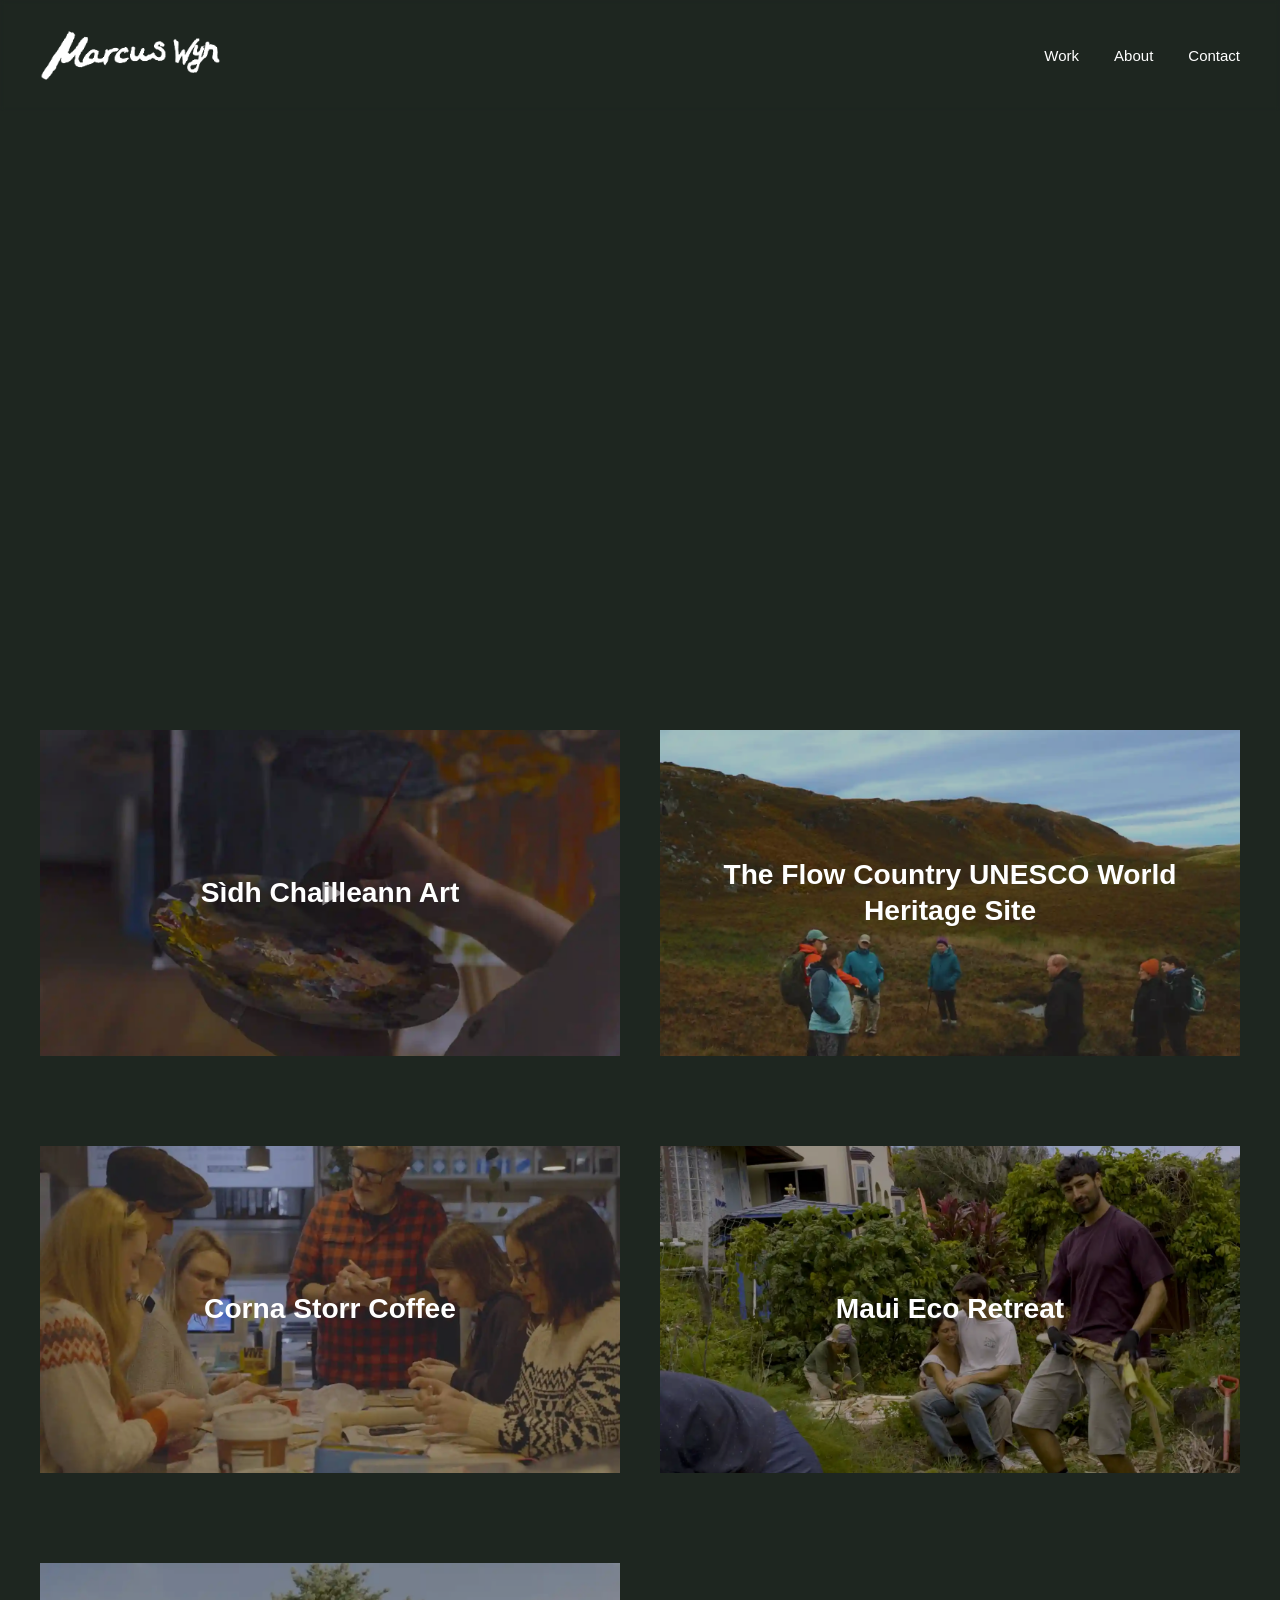
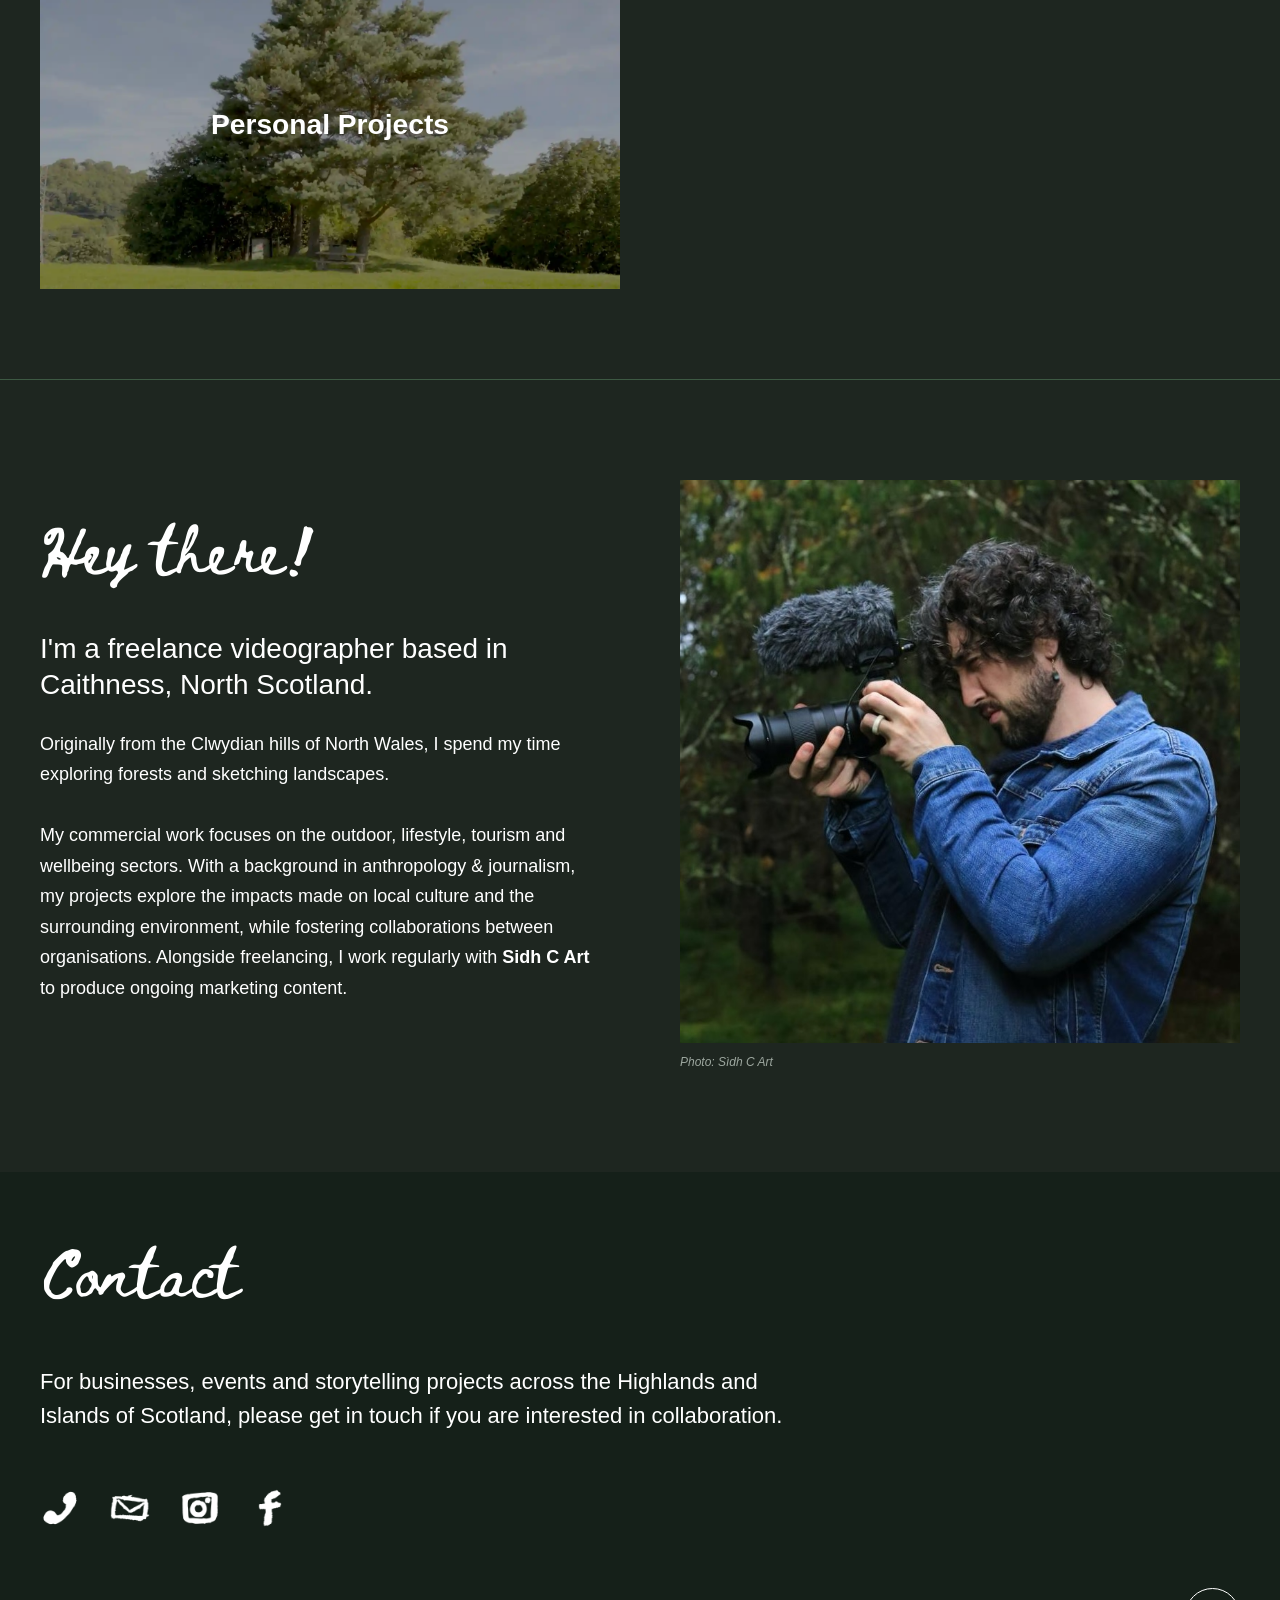
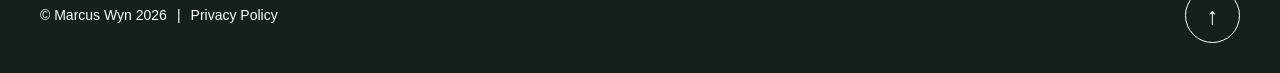
==== index.html @ 22c74d88 "pages" ====
<!DOCTYPE html><html lang="en"><head>

    <meta charset="UTF-8">

    <meta name="viewport" content="width=device-width, initial-scale=1.0">

    <link href="images/favicon.ico" rel="icon">
    <link href="/images/apple-touch-icon.png" rel="apple-touch-icon">
    <link href="/images/icon-192.png" rel="icon" sizes="192x192" type="image/png">
    <link href="/images/icon-512.png" rel="icon" sizes="512x512" type="image/png">

    <title>Marcus Wyn | Videographer in Highlands, North Scotland</title>

    <meta name="description" content="Videographer and documentary filmmaker Marcus Wyn, based in the Highlands, creating films for events, businesses and real stories across Scotland.">

    <link href="https://marcuswyn.com/" rel="canonical">

    <link href="https://fonts.googleapis.com" rel="preconnect">
    <link rel="preconnect" href="https://fonts.gstatic.com" crossorigin="">

    <link href="https://fonts.googleapis.com/css2?family=Beth+Ellen&amp;display=swap" rel="stylesheet">

    <link href="styles.css" rel="stylesheet">

</head>


<body id="top">


<!-- ==================================================
     HEADER
================================================== -->

<header class="scrolled">

    <div class="header-container">

        <a href="https://marcuswyn.com/" class="logo-link">
            <img id="header-logo" src="images/marcus-wyn-logo.png" alt="Marcus Wyn">
        </a>


        <button class="menu-toggle" aria-label="Open menu" aria-expanded="false">
            ☰
        </button>


        <nav id="mobileNav">

            <a href="#work">Work</a>

            <a href="#about">About</a>

            <a href="#contact">Contact</a>

        </nav>

    </div>

</header>



<!-- ==================================================
     SHOWREEL HERO
================================================== -->

<section class="showreel">

    <video autoplay="" muted="" loop="" playsinline="" poster="images/hero-video.mp4">

        <source src="images/hero-video.mp4" type="video/mp4">

  
    </video>

</section>



<!-- ==================================================
     WORK
================================================== -->

<main>

<section class="work-section" id="work">


    <div class="work-intro-video">

    <a href="https://www.youtube.com/watch?v=qJzzgy3C3yI&amp;t=1s" target="_blank" rel="noopener">

       


    </a>

</div>



   <div class="work-grid">
<article class="work-item">
<a href="pages/sidhc.html">
        <div class="work-image">
            <img src="images/sidc1.webp" alt="Sìdh Chailleann Art" loading="lazy">

            <div class="work-image-overlay">
                <h3>Sìdh Chailleann Art</h3>
            </div>
        </div>

    </a>
</article>


        <!-- PROJECT 2 -->

        <article class="work-item">

            <a href="pages/unesco.html" target="_blank" rel="noopener">

                <div class="work-image">

                    <img src="images/unesco.webp" alt="The Flow Country UNESCO World Heritage Site" loading="lazy">
					
					    <div class="work-image-overlay">
                <h3>The Flow Country UNESCO World Heritage Site
</h3>
            </div>

                </div>

            </a>

        </article>
	   
	   
	   
	   
	   
	   
	   <!-- PROJECT 3 -->

        <article class="work-item">

      <a href="pages/corna-storr.html" target="_blank" rel="noopener">

                <div class="work-image">

                    <img src="images/coffee.webp" alt="Corna Storr Coffee" loading="lazy">
					
					    <div class="work-image-overlay">
                <h3>Corna Storr Coffee</h3>
            </div>

                </div>

            </a>

        </article>
	   
	   
	   
	   
	   
	   
	   <!-- PROJECT 4 -->

        <article class="work-item">

            <a href="https://www.instagram.com/p/DHzDrQ4zUgY/?img_index=1" target="_blank" rel="noopener">

                <div class="work-image">

                    <img src="images/maui.webp" alt="Maui Eco Retreat" loading="lazy">
					
					    <div class="work-image-overlay">
                <h3>Maui Eco Retreat</h3>
            </div>

                </div>

            </a>

        </article>
	   
	   
	   
	      
	   <!-- PROJECT 5 -->

        <article class="work-item">

            <a href="https://www.instagram.com/p/C_8jRMRouGt/?img_index=1" target="_blank" rel="noopener">

                <div class="work-image">

                    <img src="images/tremmy.webp" alt="Personal Projects" loading="lazy">
					
					    <div class="work-image-overlay">
                <h3>Personal Projects</h3>
            </div>

                </div>

            </a>

        </article>
	</div>

</section>



<!-- DIVIDER -->
		
<div class="divider"></div>
	
	
	
	
<!-- ==================================================
     ABOUT
================================================== -->

<section class="about-section" id="about">

    <div class="about-container">

        <div class="about-text">

			<h2>Hey there!</h2>
  <h3>I'm a freelance videographer based in Caithness, North Scotland.</h3>
            <p>
               Originally from the Clwydian hills of North Wales, I spend my time exploring forests and sketching landscapes.</p>
			

<p>My commercial work focuses on the outdoor, lifestyle, tourism and wellbeing sectors. With a background in anthropology & journalism, my projects explore the impacts made on local culture and the surrounding environment, while fostering collaborations between organisations. Alongside freelancing, I work regularly with  <a href="https://www.sidhchailleannart.com/" target="_blank" rel="noopener"><b>Sidh C Art</b></a> to produce ongoing marketing content.</p>

			

        </div>

        <div class="about-image">

            <img src="images/hero-image.jpeg" alt="Marcus Wyn with camera">

            <a href="https://www.sidhchailleannart.com/" target="_blank" rel="noopener">
                <p><i>Photo: Sìdh C Art</i></p>
            </a>

        </div>

    </div>

</section>

<!-- ==================================================
     CONTACT
================================================== -->

<section class="content-section contact-section" id="contact">

    <div class="content-container">

        <h2>
            Contact
        </h2>


        <p class="contact-intro">
          For businesses, events and storytelling projects across the Highlands and Islands of Scotland, please get in touch if you are interested in collaboration.
      </p>


        <div class="contact-icons">


            <a href="tel:07743750453" aria-label="Call Marcus">

                <img src="images/tel.png" alt="Phone">

            </a>


            <a href="mailto:hello@marcuswyn.com" aria-label="Email Marcus">

                <img src="images/mail.png" alt="Email">

            </a>


            <a href="https://www.instagram.com/MARCUSWYN/" target="_blank" rel="noopener" aria-label="Marcus Wyn on Instagram">

                <img src="images/insta.png" alt="Instagram">

            </a>

   <a href="http://facebook.com/hellomarcuswyn"
                target="_blank"
                rel="noopener"
                aria-label="Marcus Wyn on Facebook"
            >

                <img
                    src="images/fb.png"
                    alt="Facebook"
                >

              

            </a>
        </div>

    </div>

</section>

</main>



<!-- ==================================================
     FOOTER
================================================== -->

<footer>

    <div class="footer-container">

        <p>
            © Marcus Wyn 2026
            <span>|</span>
            <a href="pages/privacy.html">
                Privacy Policy
            </a>
        </p>


        <a href="#top" class="back-to-top" aria-label="Back to top">
            ↑
        </a>

    </div>

</footer>



<!-- ==================================================
     MOBILE NAVIGATION
================================================== -->

<script>

const menuBtn = document.querySelector('.menu-toggle');

const nav = document.querySelector('#mobileNav');


menuBtn.addEventListener('click', function () {

    nav.classList.toggle('active');

    const isOpen = nav.classList.contains('active');

    menuBtn.setAttribute(
        'aria-expanded',
        isOpen
    );

});


nav.querySelectorAll('a').forEach(function(link) {

    link.addEventListener('click', function() {

        nav.classList.remove('active');

        menuBtn.setAttribute(
            'aria-expanded',
            'false'
        );

    });

});

</script>


	
	
	

<script>
const header = document.querySelector('header');
const workSection = document.querySelector('#work');

function updateHeader() {
    const triggerPoint = workSection.offsetTop;

    if (window.scrollY >= triggerPoint && window.scrollY > 0) {
        header.classList.add('scrolled');
    } else {
        header.classList.remove('scrolled');
    }
}

window.addEventListener('scroll', updateHeader);
</script>




<script>
function scrollToSection() {
    const hash = window.location.hash;
    if (hash !== '#about' && hash !== '#work') return;

    const section = document.querySelector(hash);
    if (!section) return;

    window.scrollTo({
        top: section.getBoundingClientRect().top + window.scrollY - 100,
        behavior: 'instant'
    });
}

window.addEventListener('load', function () {
    scrollToSection();
    setTimeout(scrollToSection, 300);
    setTimeout(scrollToSection, 1000);
});
</script>




</body></html>
---- styles.css ----
/* ==================================================
   RESET
================================================== */

* {
    margin: 0;
    padding: 0;
    box-sizing: border-box;
}


html {
    scroll-behavior: smooth;
}


body {
    font-family: Arial, sans-serif;
    font-size: 16px;
    font-weight: 300;
    line-height: 1.6;

    background: #1e2620;
    color: #ffffff;
}


img {
    max-width: 100%;
    display: block;
}


a {
    color: inherit;
    text-decoration: none;
}


a:hover {
    color: #5FAD56;
}


::selection {
    background: #5FAD56;
    color: #ffffff;
}


/* ==================================================
   HEADER
================================================== */




header {
    position: fixed;
    top: 0;
    left: 0;
    width: 100%;
    z-index: 1000;
    background: transparent;
    backdrop-filter: blur(2px);
    -webkit-backdrop-filter: blur(2px);
    padding: 25px 0;
    transition: background 0.3s ease;
}

header.scrolled {
    background: transparent;
    backdrop-filter: blur(2px);
    -webkit-backdrop-filter: blur(2px);
}








.header-container {
    width: min(1400px, calc(100% - 80px));

    margin: 0 auto;

    display: flex;

    align-items: center;

    justify-content: space-between;
}


.logo-link {
    display: block;
}


#header-logo {
    width: 180px;
    height: auto;
}


nav {
    display: flex;

    align-items: center;

    gap: 35px;
}


nav a {
    color: #ffffff;

    font-size: 15px;

    transition: color 0.3s ease;
}


nav a:hover {
    color: #5FAD56;
}


.menu-toggle {
    display: none;

    background: none;

    border: none;

    color: #ffffff;

    font-size: 28px;

    cursor: pointer;
}


/* ==================================================
   SHOWREEL
================================================== */

..showreel {
    position: relative;
    width: 100%;
    height: 100vh;
    overflow: hidden;
    background: #111;
}

.showreel video {
    width: 100%;
    height: 100%;
    display: block;
    object-fit: cover;
}


/*
   Subtle overlay to make the text readable
*/

.showreel::after {
    content: "";

    position: absolute;

    inset: 0;

    
    pointer-events: none;
}


.showreel-overlay {
    position: absolute;

    inset: 0;

    z-index: 2;

    padding: 60px;

    display: flex;

    flex-direction: column;

    justify-content: flex-end;
}


.showreel-title {
    margin-bottom: 70px;
}


.showreel-title h1 {
    font-family: "Beth Ellen", cursive;

    font-size: clamp(50px, 7vw, 105px);

    font-weight: 400;

    line-height: 1.1;

    color: #ffffff;
}


.showreel-title p {
    margin-top: 20px;

    font-size: 21px;

    line-height: 1.4;

    color: #ffffff;
}


.scroll-indicator {
    position: absolute;

    right: 60px;

    bottom: 35px;

    display: flex;

    align-items: center;

    gap: 12px;

    font-size: 12px;

    text-transform: uppercase;

    letter-spacing: 1.5px;

    color: #ffffff;
}


.scroll-arrow {
    font-size: 20px;
}


/* ==================================================
   WORK
================================================== */

.work-section {
   padding: 90px 0 90px;
}


.work-intro {
    width: min(850px, calc(100% - 80px));

    margin: 0 auto 130px;
}


.eyebrow {
    margin-bottom: 25px;

    font-size: 12px;

    text-transform: uppercase;

    letter-spacing: 2px;

    color: #9da79f;
}


.work-intro h2 {
    font-size: clamp(34px, 4vw, 58px);

    font-weight: 300;

    line-height: 1.15;

    color: #ffffff;
}


/* ==================================================
   WORK GRID
================================================== */

.work-grid {
    width: min(1400px, calc(100% - 80px));
    margin: 0 auto;
    display: grid;
    grid-template-columns: repeat(2, minmax(0, 1fr));
    gap: 90px 40px;
}


.work-item {
    width: 100%;
}


/*
   Alternating sizes make the portfolio feel
   more editorial rather than like a card grid.
*/

.work-grid {
    width: min(1400px, calc(100% - 80px));
    margin: 0 auto;

    display: grid;
    grid-template-columns: repeat(2, 1fr);
    gap: 90px 40px;
}

.work-item {
    width: 100%;
}


/* ==================================================
   WORK IMAGES
================================================== */


.work-image {
    position: relative;
    width: 100%;
    aspect-ratio: 16 / 9;
    overflow: hidden;
    background: #151b17;
}

.work-image img {
    position: absolute;
    inset: 0;
    width: 100%;
    height: 100%;
    object-fit: cover;
    display: block;
    transition: transform 0.7s ease, opacity 0.4s ease;
}

.work-image-overlay {
    position: absolute;
    inset: 0;
    display: flex;
    align-items: center;
    justify-content: center;
    padding: 20px;
    background: rgba(0, 0, 0, 0.25);
    text-align: center;
    pointer-events: none;
}

.work-image-overlay h3 {
    color: #fff;
    font-size: clamp(20px, 2.2vw, 34px);
    font-weight: 700;
    line-height: 1.3;
}

.work-item a:hover .work-image img {
    transform: scale(1.025);
    opacity: 0.9;
}

.work-item a:hover .work-image-overlay {
    background: rgba(0, 0, 0, 0.4);
}



#work {
    scroll-margin-top: 100px;
}


/* ==================================================
   WORK DETAILS
================================================== */

.work-details {
    padding-top: 20px;
}


.work-details h3 {
    font-size: 23px;

    font-weight: 400;

    line-height: 1.3;

    color: #ffffff;
}


.work-details p {
    margin-top: 7px;

    font-size: 12px;

    text-transform: uppercase;

    letter-spacing: 1.2px;

    color: #9da79f;
}


/* ==================================================
   DIVIDER
================================================== */

.divider {
    width: 100%;

    height: 1px;

    background: #3d5943;
}


/* ==================================================
   ABOUT / CONTENT SECTIONS
================================================== */

.content-section {
    padding: 140px 0;
}


.content-container {
    width: min(1400px, calc(100% - 80px));
    margin: 0 auto;
}


.content-container > h2 {
    font-family: "Beth Ellen", cursive;

    font-size: 48px;

    font-weight: 400;

    line-height: 1.2;

    margin-bottom: 65px;
}


/* ==================================================
   ABOUT TEXT
================================================== */

.about-text {
    column-count: 1;

    column-gap: 90px;

    font-size: 16px;

    line-height: 1.75;
}


.about-text p {
    margin-bottom: 30px;
}



/* ==================================================
   ABOUT
================================================== */

.about-section {
    padding: 100px 0;
}

.about-container {
    width: min(1400px, calc(100% - 80px));
    margin: 0 auto;

    display: grid;
    grid-template-columns: 1fr 1fr;
    gap: 80px;

    align-items: center;
}

.about-text h2 {
    font-family: "Beth Ellen", cursive;
    font-size: 48px;
    font-weight: 400;
    line-height: 1.2;
    margin-bottom: 55px;
}

.about-text h3 {
    font-size: 28px;
    font-weight: 400;
    line-height: 1.3;
    margin-bottom: 25px;
}

.about-text p {
    max-width: 650px;
    font-size: 18px;
    line-height: 1.7;
}

.about-image img {
    width: 100%;
    display: block;
}

.about-image p {
    margin-top: 10px;
    font-size: 12px;
    color: #9da79f;
}

#about {
    scroll-margin-top: 0px;
}

/* ==================================================
   CONTACT
================================================== */

.contact-section {
	padding-top: 70px;
    padding-bottom: 20px;
	   background: #152019;
	
	
}


.contact-intro {
    max-width: 750px;

    font-size: 22px;

    line-height: 1.55;

    margin-bottom: 55px;
}


.contact-icons {
    display: flex;

    align-items: center;

    gap: 30px;
}


.contact-icons a {
    display: block;
}


.contact-icons img {
    width: 40px;

    height: auto;

    transition:
        transform 0.2s ease,
        opacity 0.2s ease;
}


.contact-icons a:hover img {
    transform: translateY(-3px);

    opacity: 0.7;
}


/* ==================================================
   FOOTER
================================================== */

footer {
   background: #152019;
    padding: 40px 0 30px;
}


.footer-container {
    width: min(1400px, calc(100% - 80px));

    margin: 0 auto;

    display: flex;

    align-items: center;

    justify-content: space-between;
}


.footer-container p {
    display: flex;

    align-items: center;

    gap: 10px;

    flex-wrap: wrap;

    font-size: 14px;
}


.footer-container a {
    color: #ffffff;
}


.footer-container a:hover {
    color: #5FAD56;
}


/* ==================================================
   BACK TO TOP
================================================== */

.back-to-top {
    width: 55px;
    height: 55px;
    display: flex;
    align-items: center;
    justify-content: center;

    border: 1px solid #ffffff;
    border-radius: 50%;

    background: transparent;
    color: #ffffff;

    font-size: 24px;
    line-height: 1;

    transition: transform 0.3s ease, background 0.3s ease;
}

.back-to-top:hover {
    transform: translateY(-4px);
    background: #ffffff;
    color: #152019;
}


/* ==================================================
   TABLET
================================================== */

@media (max-width: 900px) {


    .header-container,
    .work-grid,
    .content-container,
    .footer-container {
        width: calc(100% - 50px);
    }


    .work-grid {
    grid-template-columns: repeat(2, minmax(0, 1fr));
    column-gap: 25px;
    row-gap: 80px;
}


    .work-item:nth-child(1),
    .work-item:nth-child(4),
    .work-item:nth-child(7) {
        grid-column: span 1;
    }



}


/* ==================================================
   MOBILE
================================================== */

@media (max-width: 768px) {
	
	
	


    /* HEADER */

    header {
        padding: 20px 0;
    }

	

	

    .header-container {
        width: calc(100% - 40px);
    }


    #header-logo {
        width: 150px;
    }


    .menu-toggle {
        display: block;
    }


    nav {
        display: none;
    }

	


    nav.active {
        position: absolute;

        top: 100%;

        right: 20px;

        width: 200px;

        display: flex;

        flex-direction: column;

        align-items: flex-start;

        gap: 18px;

        padding: 22px;

  background: #152019;

        border-radius: 0 0 10px 10px;
    }


    /* SHOWREEL */

    .showreel {
        height: calc(100svh - 75px);

        min-height: 550px;
    }


    .showreel-overlay {
        padding: 30px 20px;
    }


    .showreel-title {
        margin-bottom: 60px;
    }


    .showreel-title h1 {
        font-size: 48px;

        line-height: 1.15;
    }


    .showreel-title p {
        font-size: 17px;

        max-width: 300px;
    }


    .scroll-indicator {
        right: 20px;

        bottom: 25px;
    }


    /* WORK */

    .work-section {
        padding: 100px 0 140px;
    }


    .work-intro {
        width: calc(100% - 40px);

        margin-bottom: 70px;
    }


    .work-intro h2 {
        font-size: 32px;
    }


    .work-grid {
        width: calc(100% - 40px);

        grid-template-columns: 1fr;

        row-gap: 75px;
    }


    .work-details {
        padding-top: 15px;
    }


    .work-details h3 {
        font-size: 20px;
    }


    .work-details p {
        font-size: 11px;
    }
	


    /* CONTENT */

    .content-section {
        padding: 90px 0;
    }


    .content-container {
        width: calc(100% - 40px);
    }


    .content-container > h2 {
        font-size: 38px;

        margin-bottom: 40px;
    }


    /* ABOUT - MOBILE */

.about-section {
    padding: 90px 0;
}

.about-container {
    width: calc(100% - 40px);
    display: flex;
    flex-direction: column;
    gap: 50px;
}

.about-text {
    width: 100%;
    column-count: 1;
    column-gap: 0;
    font-size: 17px;
    line-height: 1.7;
}

.about-text h2 {
    font-size: 38px;
    margin-bottom: 45px;
}

.about-text h3 {
    font-size: 25px;
    line-height: 1.3;
    margin-bottom: 25px;
}

.about-text p {
    max-width: none;
    font-size: 17px;
    line-height: 1.7;
    margin-bottom: 30px;
}

.about-image {
    width: 100%;
}

.about-image img {
    width: 100%;
    height: auto;
}
 position: absolute;
.about-image p {
    margin-top: 10px;
    font-size: 12px;
}

    /* CONTACT */

    .contact-section {
        padding-bottom: 10px;
		
    }


    .contact-intro {
        font-size: 19px;
    }


    .contact-icons {
        gap: 25px;
    }


    .contact-icons img {
        width: 35px;

    }


    /* FOOTER */

    .footer-container {
        width: calc(100% - 40px);

        align-items: flex-start;

        gap: 25px;
    }


    .footer-container p {
        font-size: 13px;
    }


    .back-to-top {
        flex-shrink: 0;

        width: 48px;

        height: 48px;

        font-size: 20px;
    }

}


/* ==================================================
   SMALL MOBILE
================================================== */

@media (max-width: 480px) {


    .showreel-title h1 {
        font-size: 42px;
    }


    .showreel-title p {
        font-size: 16px;
    }


    .work-intro h2 {
        font-size: 29px;
    }


    .content-container > h2 {
        font-size: 34px;
    }

}




@media (max-width: 768px) {
    header:has(nav.active) {
        background: #152019;
    }
}
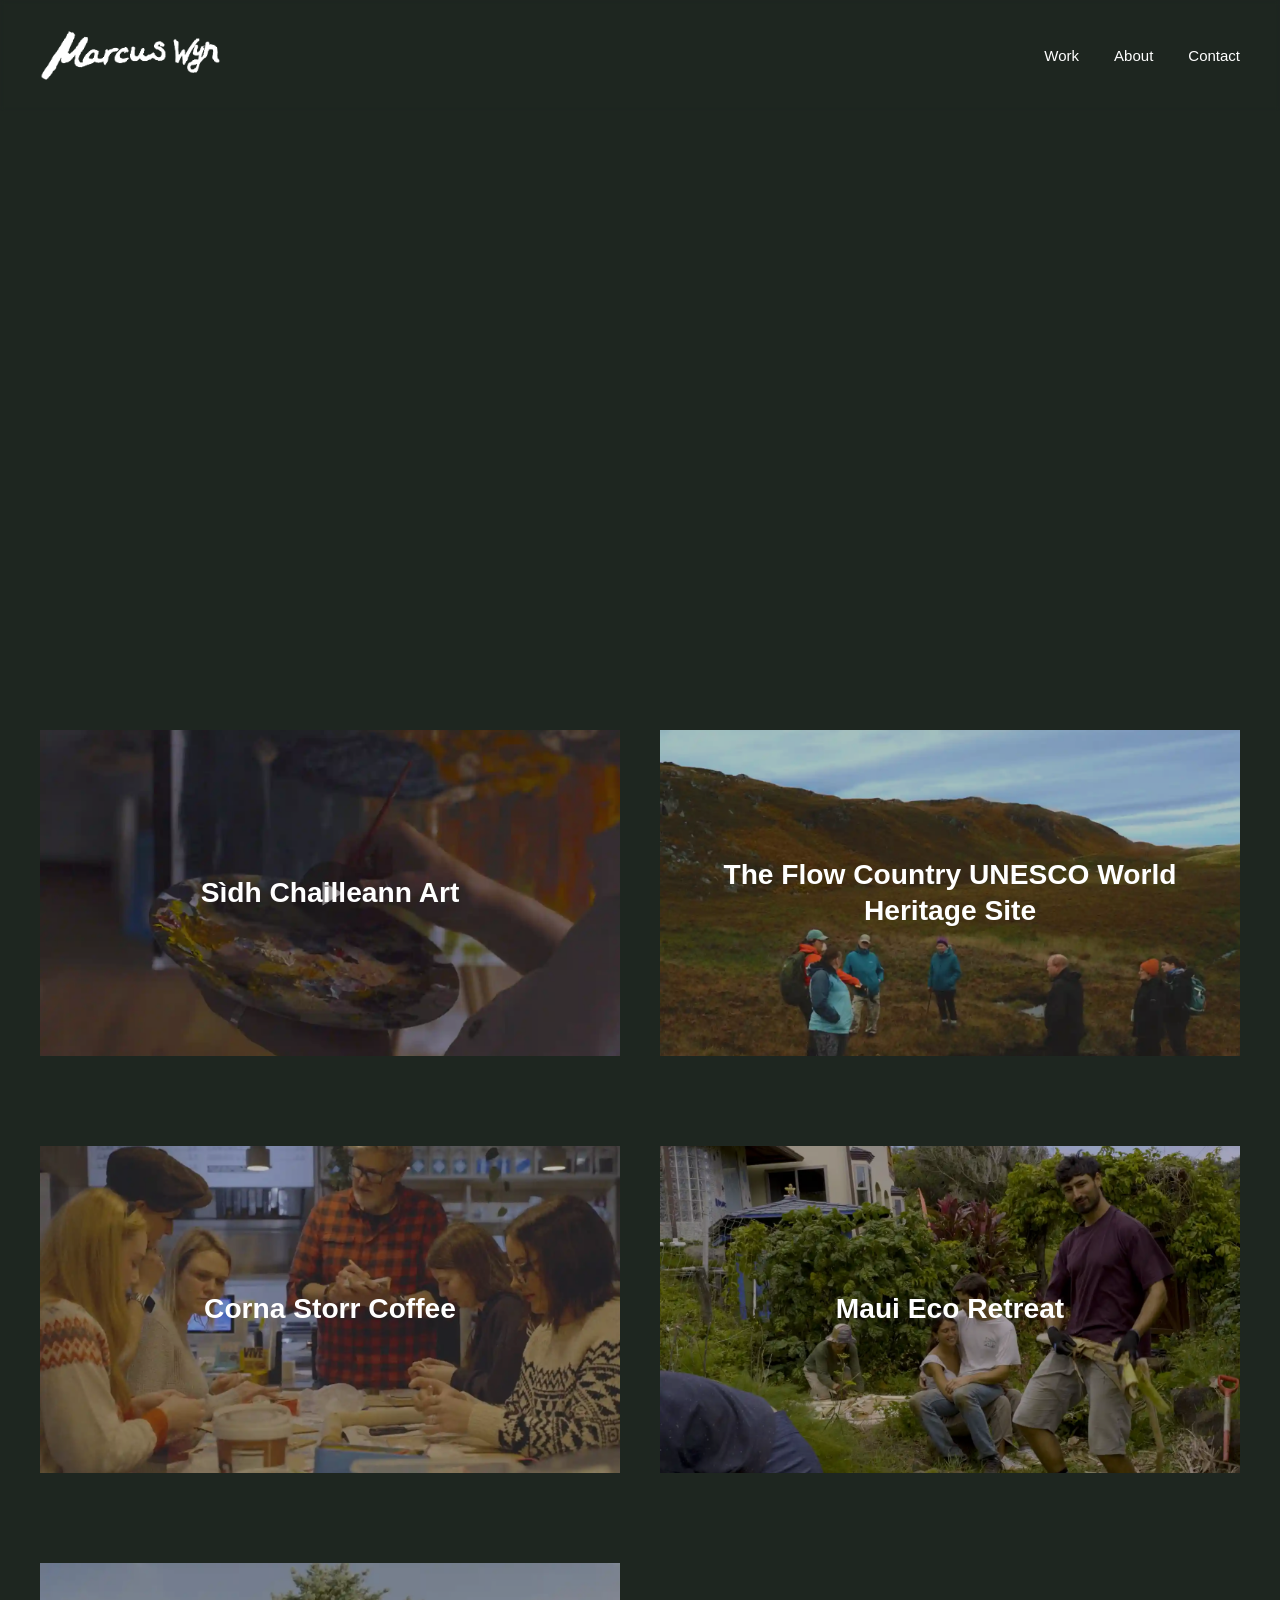
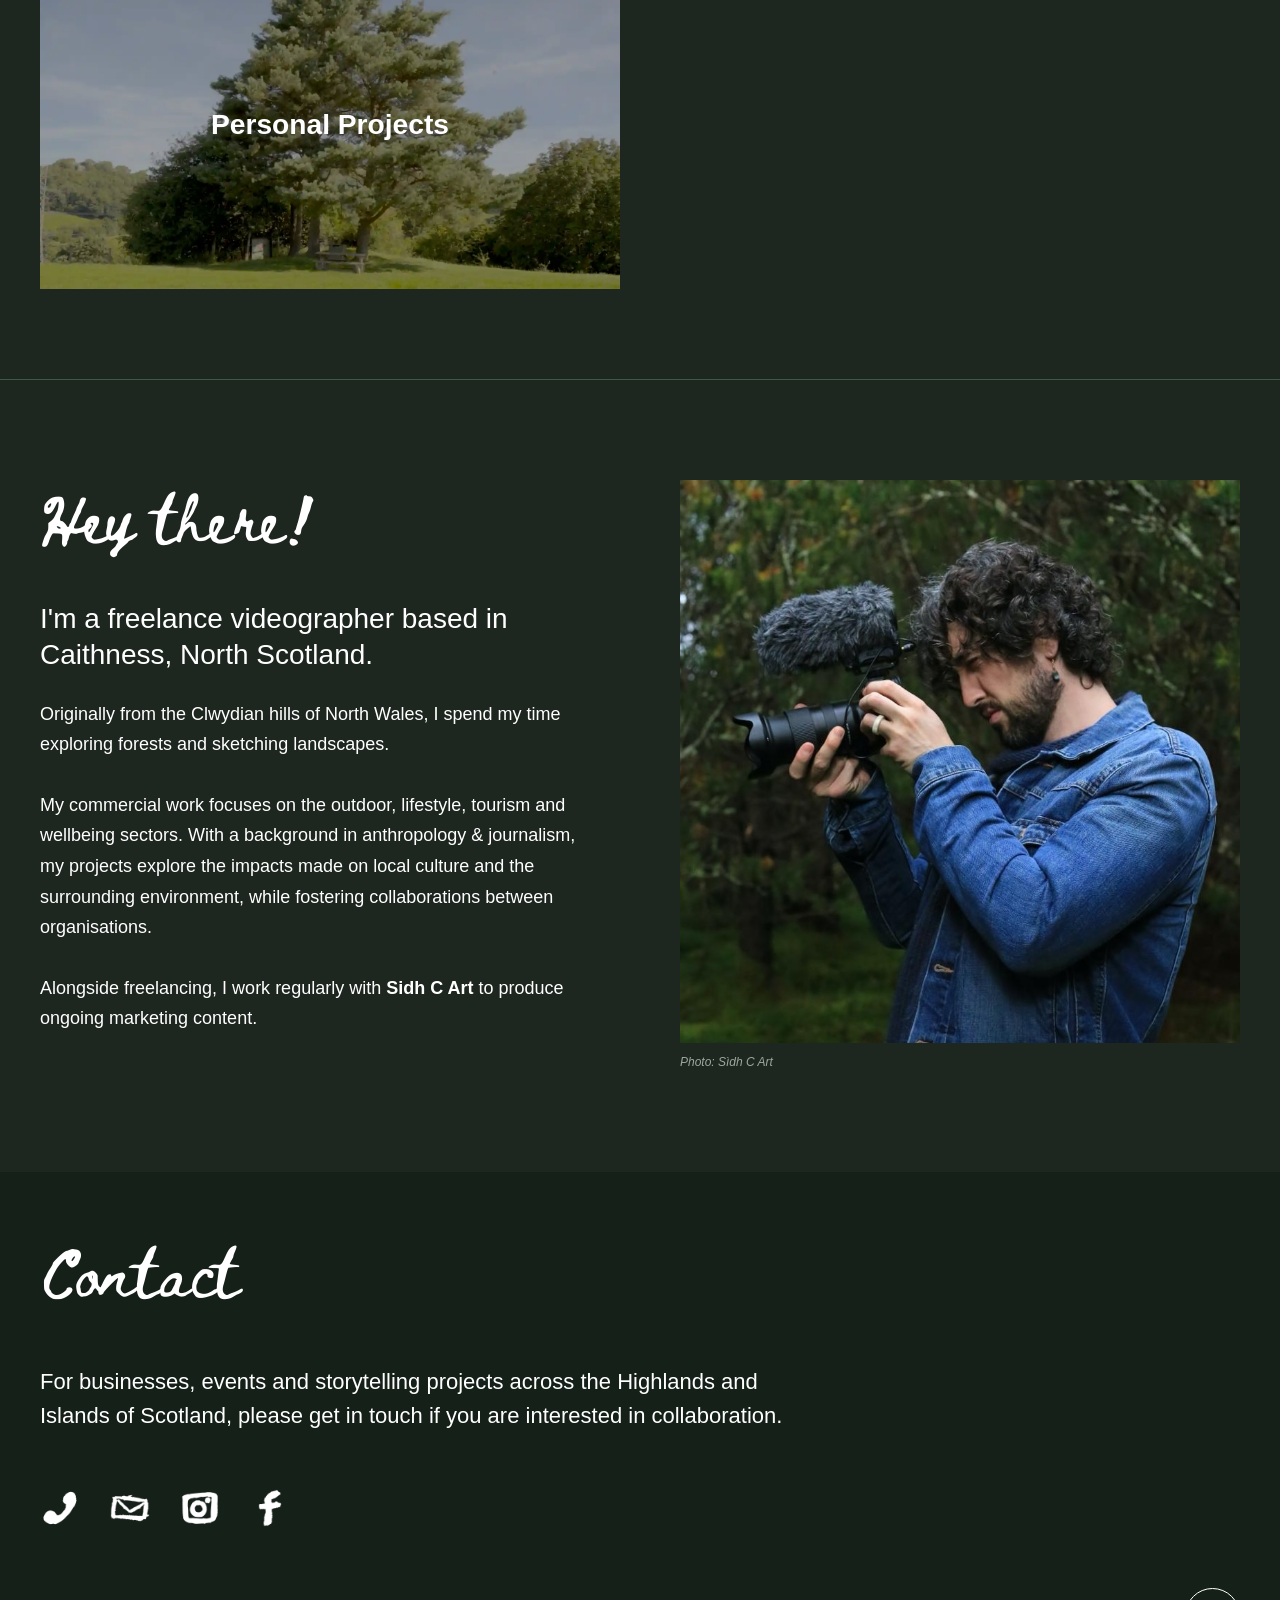
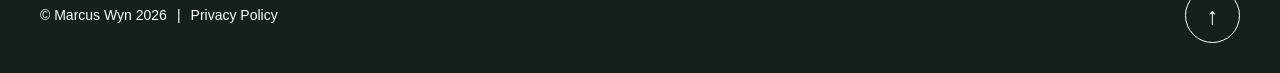
==== commit 5553f6f7: "Update index.html" ====
--- a/index.html
+++ b/index.html
@@ -9,9 +9,9 @@
     <link href="/images/icon-192.png" rel="icon" sizes="192x192" type="image/png">
     <link href="/images/icon-512.png" rel="icon" sizes="512x512" type="image/png">
 
-    <title>Marcus Wyn | Videographer in Highlands, North Scotland</title>
-
-    <meta name="description" content="Videographer and documentary filmmaker Marcus Wyn, based in the Highlands, creating films for events, businesses and real stories across Scotland.">
+    <title>Marcus Wyn | Videographer in Caithness, North Scotland</title>
+
+    <meta name="description" content="Videographer and documentary filmmaker Marcus Wyn, based in Caithness, North Scotland, creating films for events, businesses and real stories across the Highlands.">
 
     <link href="https://marcuswyn.com/" rel="canonical">
 
@@ -120,7 +120,7 @@
 
         <article class="work-item">
 
-            <a href="pages/unesco.html" target="_blank" rel="noopener">
+            <a href="pages/the-flow-country.html" target="_blank" rel="noopener">
 
                 <div class="work-image">
 
@@ -171,7 +171,7 @@
 
         <article class="work-item">
 
-            <a href="https://www.instagram.com/p/DHzDrQ4zUgY/?img_index=1" target="_blank" rel="noopener">
+            <a href="pages/maui-eco-retreat.html" target="_blank" rel="noopener">
 
                 <div class="work-image">
 
@@ -194,7 +194,7 @@
 
         <article class="work-item">
 
-            <a href="https://www.instagram.com/p/C_8jRMRouGt/?img_index=1" target="_blank" rel="noopener">
+            <a href="pages/personal-projects.html" target="_blank" rel="noopener">
 
                 <div class="work-image">
 
@@ -238,7 +238,8 @@
                Originally from the Clwydian hills of North Wales, I spend my time exploring forests and sketching landscapes.</p>
 			
 
-<p>My commercial work focuses on the outdoor, lifestyle, tourism and wellbeing sectors. With a background in anthropology & journalism, my projects explore the impacts made on local culture and the surrounding environment, while fostering collaborations between organisations. Alongside freelancing, I work regularly with  <a href="https://www.sidhchailleannart.com/" target="_blank" rel="noopener"><b>Sidh C Art</b></a> to produce ongoing marketing content.</p>
+<p>My commercial work focuses on the outdoor, lifestyle, tourism and wellbeing sectors. With a background in anthropology & journalism, my projects explore the impacts made on local culture and the surrounding environment, while fostering collaborations between organisations. </p>
+			<p>Alongside freelancing, I work regularly with  <a href="https://www.sidhchailleannart.com/" target="_blank" rel="noopener"><b>Sidh C Art</b></a> to produce ongoing marketing content.</p>
 
 			
 
--- a/styles.css
+++ b/styles.css
@@ -771,6 +771,9 @@
 
 
     /* SHOWREEL */
+	
+	
+	
 
     .showreel {
         height: calc(100svh - 75px);
@@ -1009,6 +1012,27 @@
 
 
 
+@media (max-width: 767px) {
+    .showreel {
+        height: 100vh;
+        height: 100dvh;
+        min-height: 0;
+        margin: 0;
+        padding: 0;
+        overflow: hidden;
+    }
+
+    .showreel video {
+        position: absolute;
+        inset: 0;
+        width: 100%;
+        height: 100%;
+        object-fit: cover;
+        object-position: center;
+        display: block;
+    }
+}
+
 
 @media (max-width: 768px) {
     header:has(nav.active) {
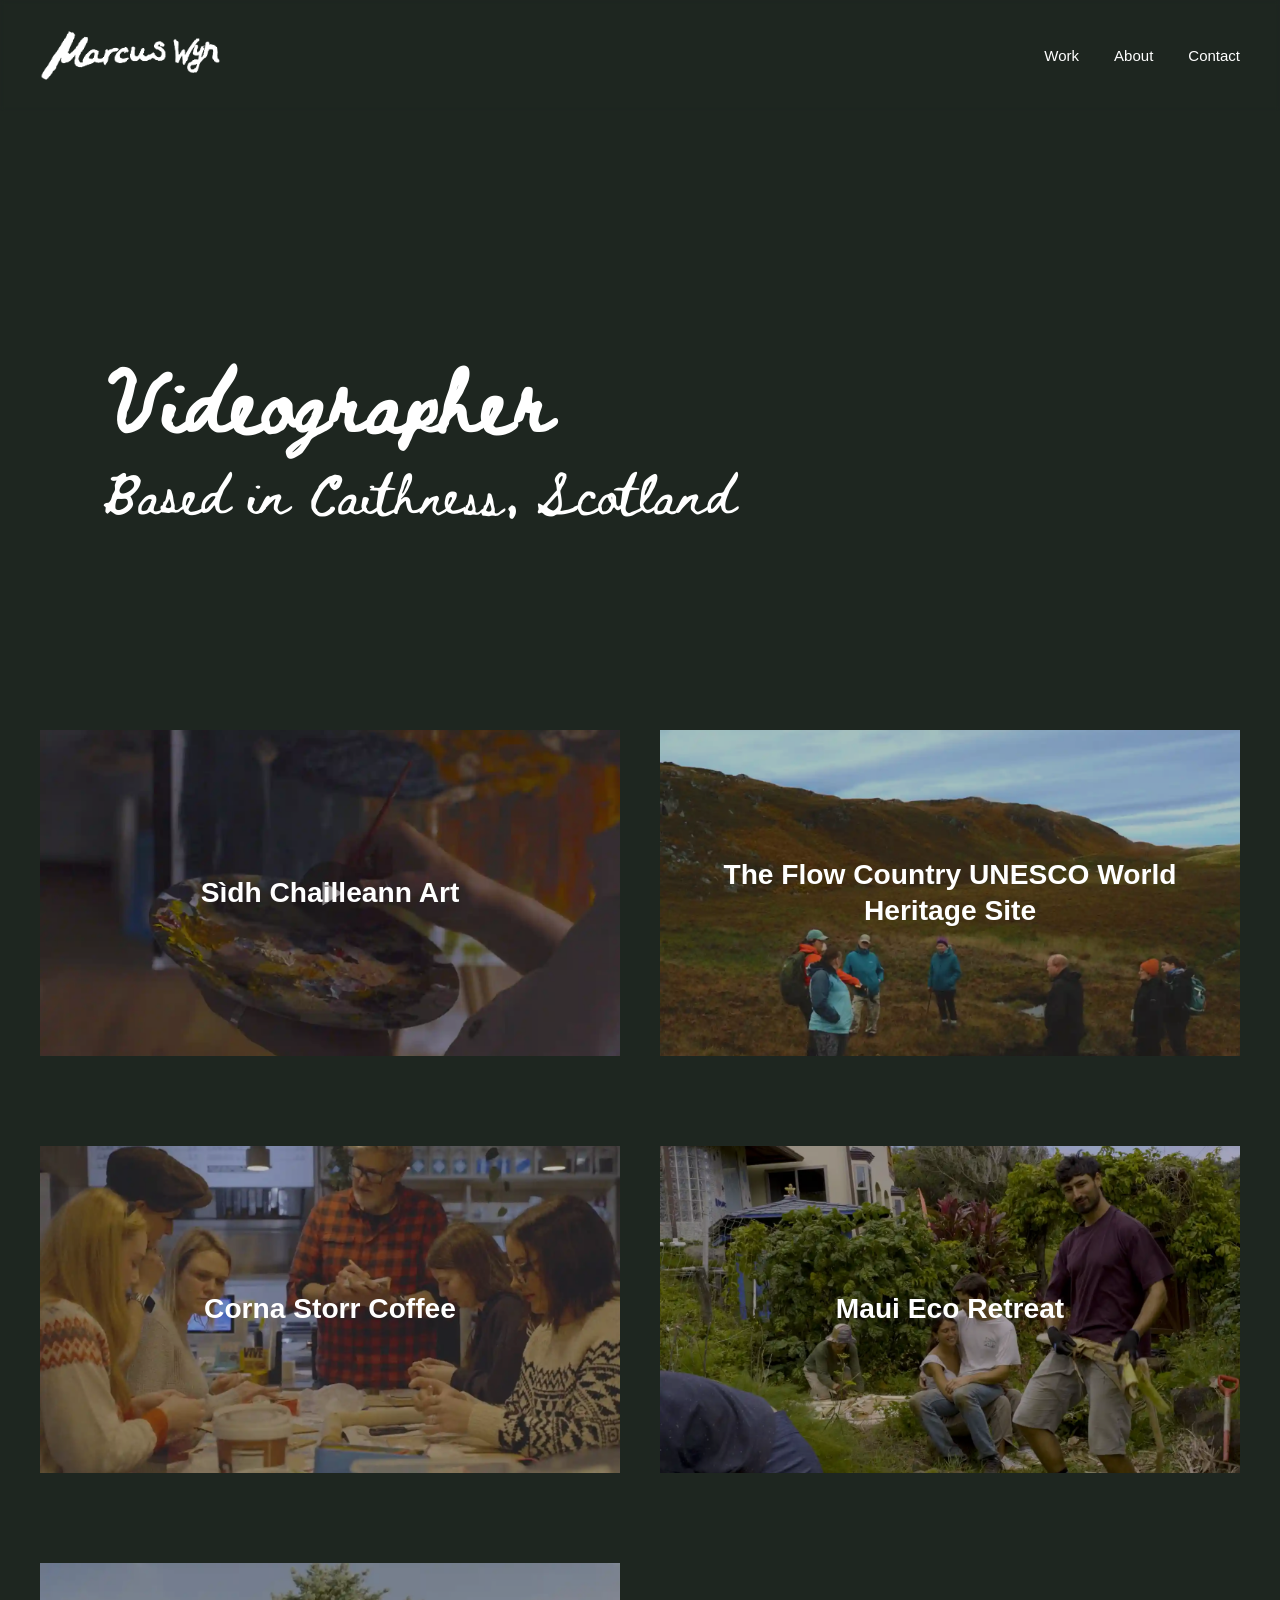
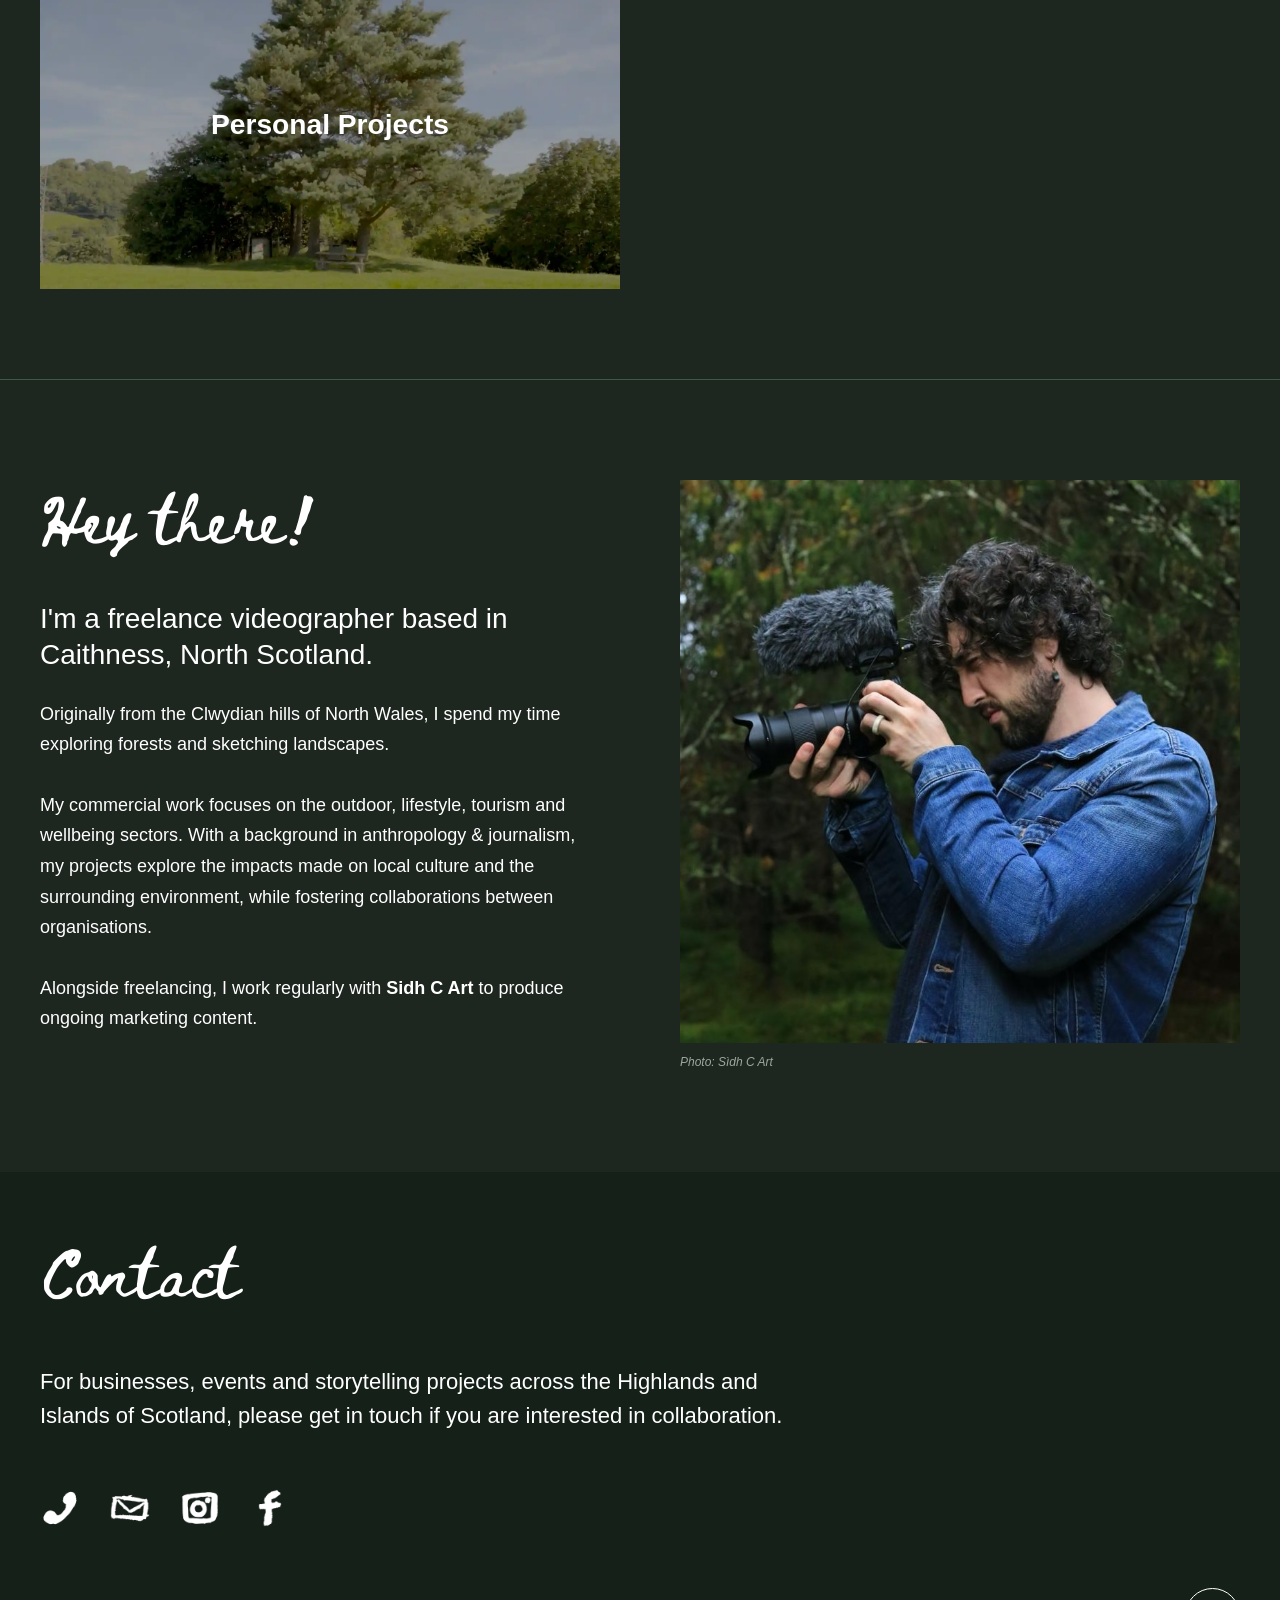
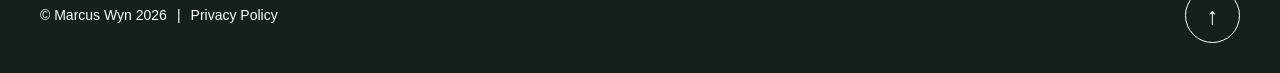
==== commit 1fdb8e8b: "title on homepage" ====
--- a/index.html
+++ b/index.html
@@ -71,10 +71,15 @@
     <video autoplay="" muted="" loop="" playsinline="" poster="images/hero-video.mp4">
 
         <source src="images/hero-video.mp4" type="video/mp4">
-
   
     </video>
 
+	
+	  <div class="hero-text">
+        <h1>Videographer</h1>
+        <p class="hero-p">Based in Caithness, Scotland</p>
+    </div>
+	
 </section>
 
 
--- a/styles.css
+++ b/styles.css
@@ -146,6 +146,53 @@
 /* ==================================================
    SHOWREEL
 ================================================== */
+
+
+
+
+.hero-text {
+    position: absolute;
+    top: 50%;
+    left: 8%;
+    transform: translateY(-50%);
+    z-index: 2;
+    color: #fff;
+    max-width: 700px;
+}
+
+.hero-text h1 {
+    font-size: clamp(2.5rem, 5vw, 5rem);
+    line-height: 1.05;
+    margin: 0 0 20px;
+    font-family: "Beth Ellen", cursive;
+}
+
+.hero-text p {
+    font-size: 1.2rem;
+    line-height: 2;
+    margin: 0;
+	 font-family: "Beth Ellen", cursive;
+}
+
+.hero-p {
+	font-size: 40px !important;
+}
+
+@media (max-width: 600px) {
+    .hero-text {
+        left: 6%;
+        right: 6%;
+    }
+
+    .hero-text h1 {
+        font-size: 2.5rem;
+    }
+
+    .hero-text p {
+        font-size: 1rem;
+    }
+}
+
 
 ..showreel {
     position: relative;
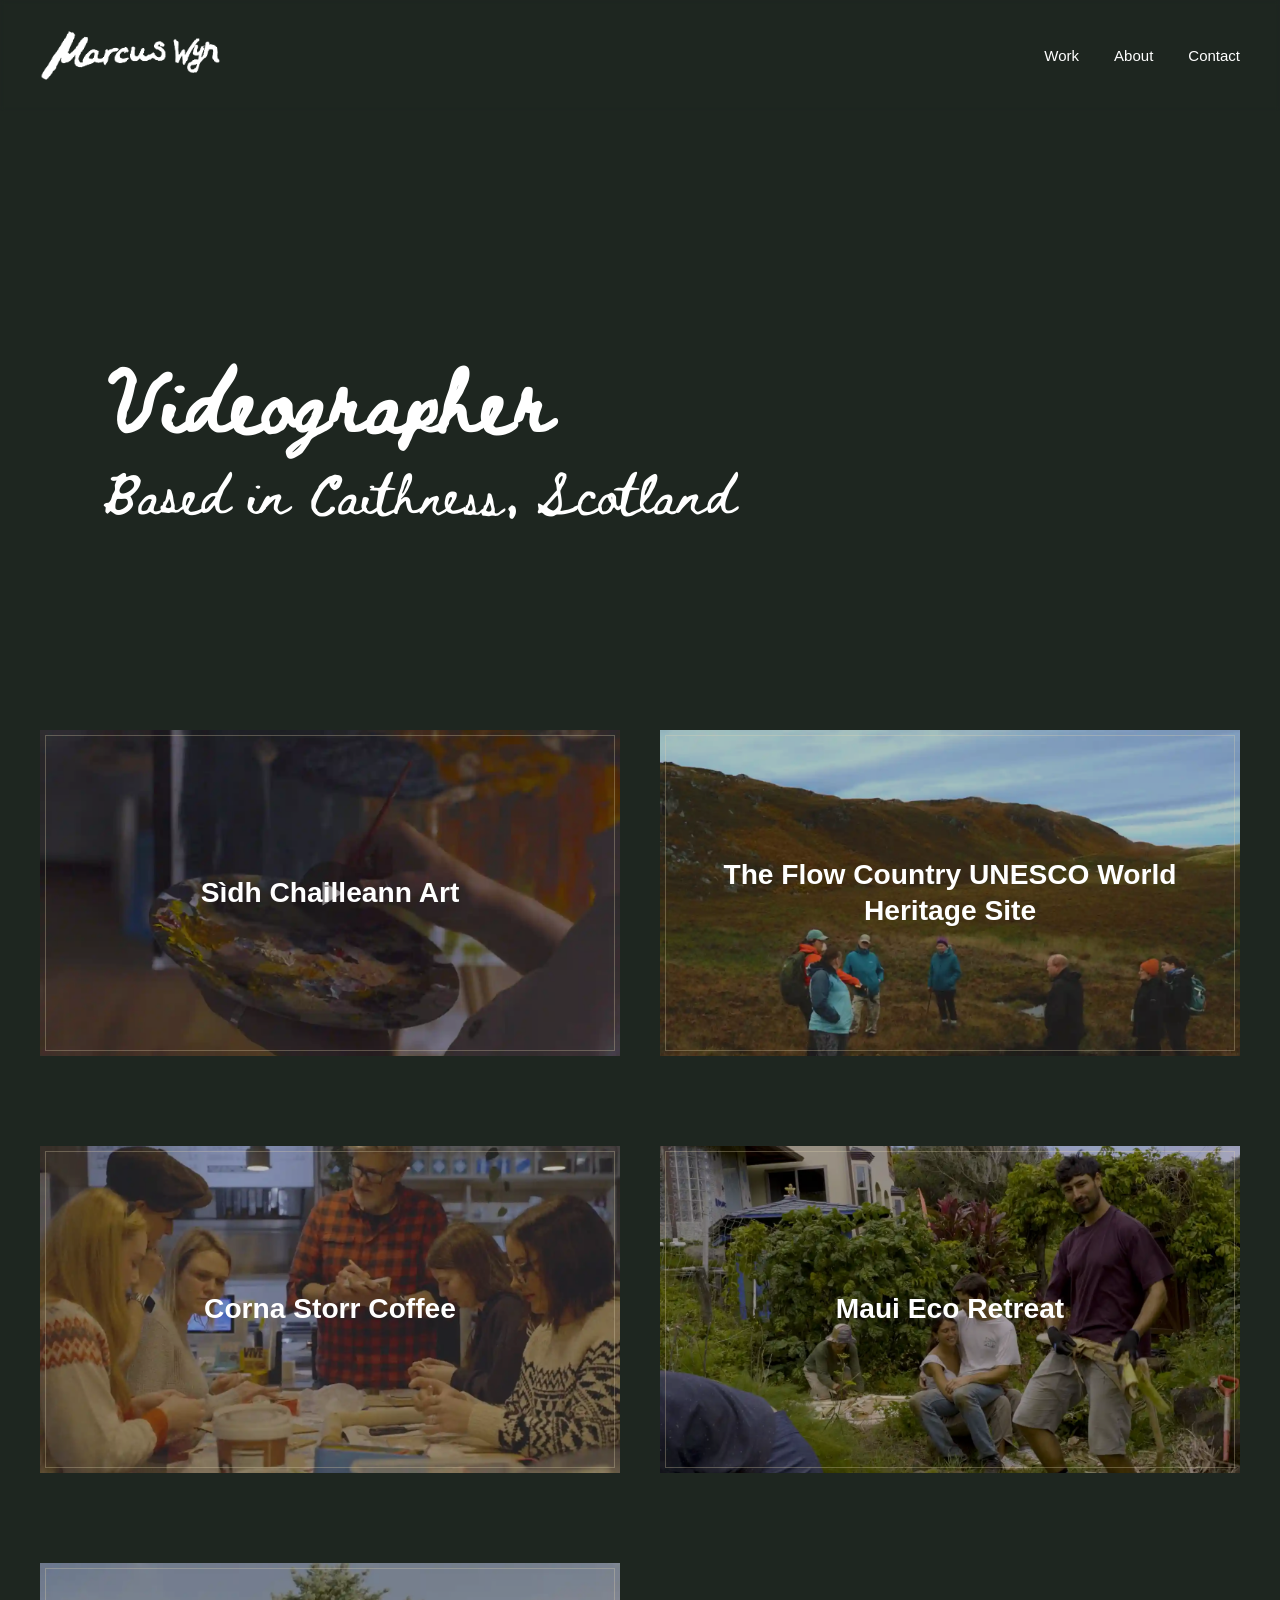
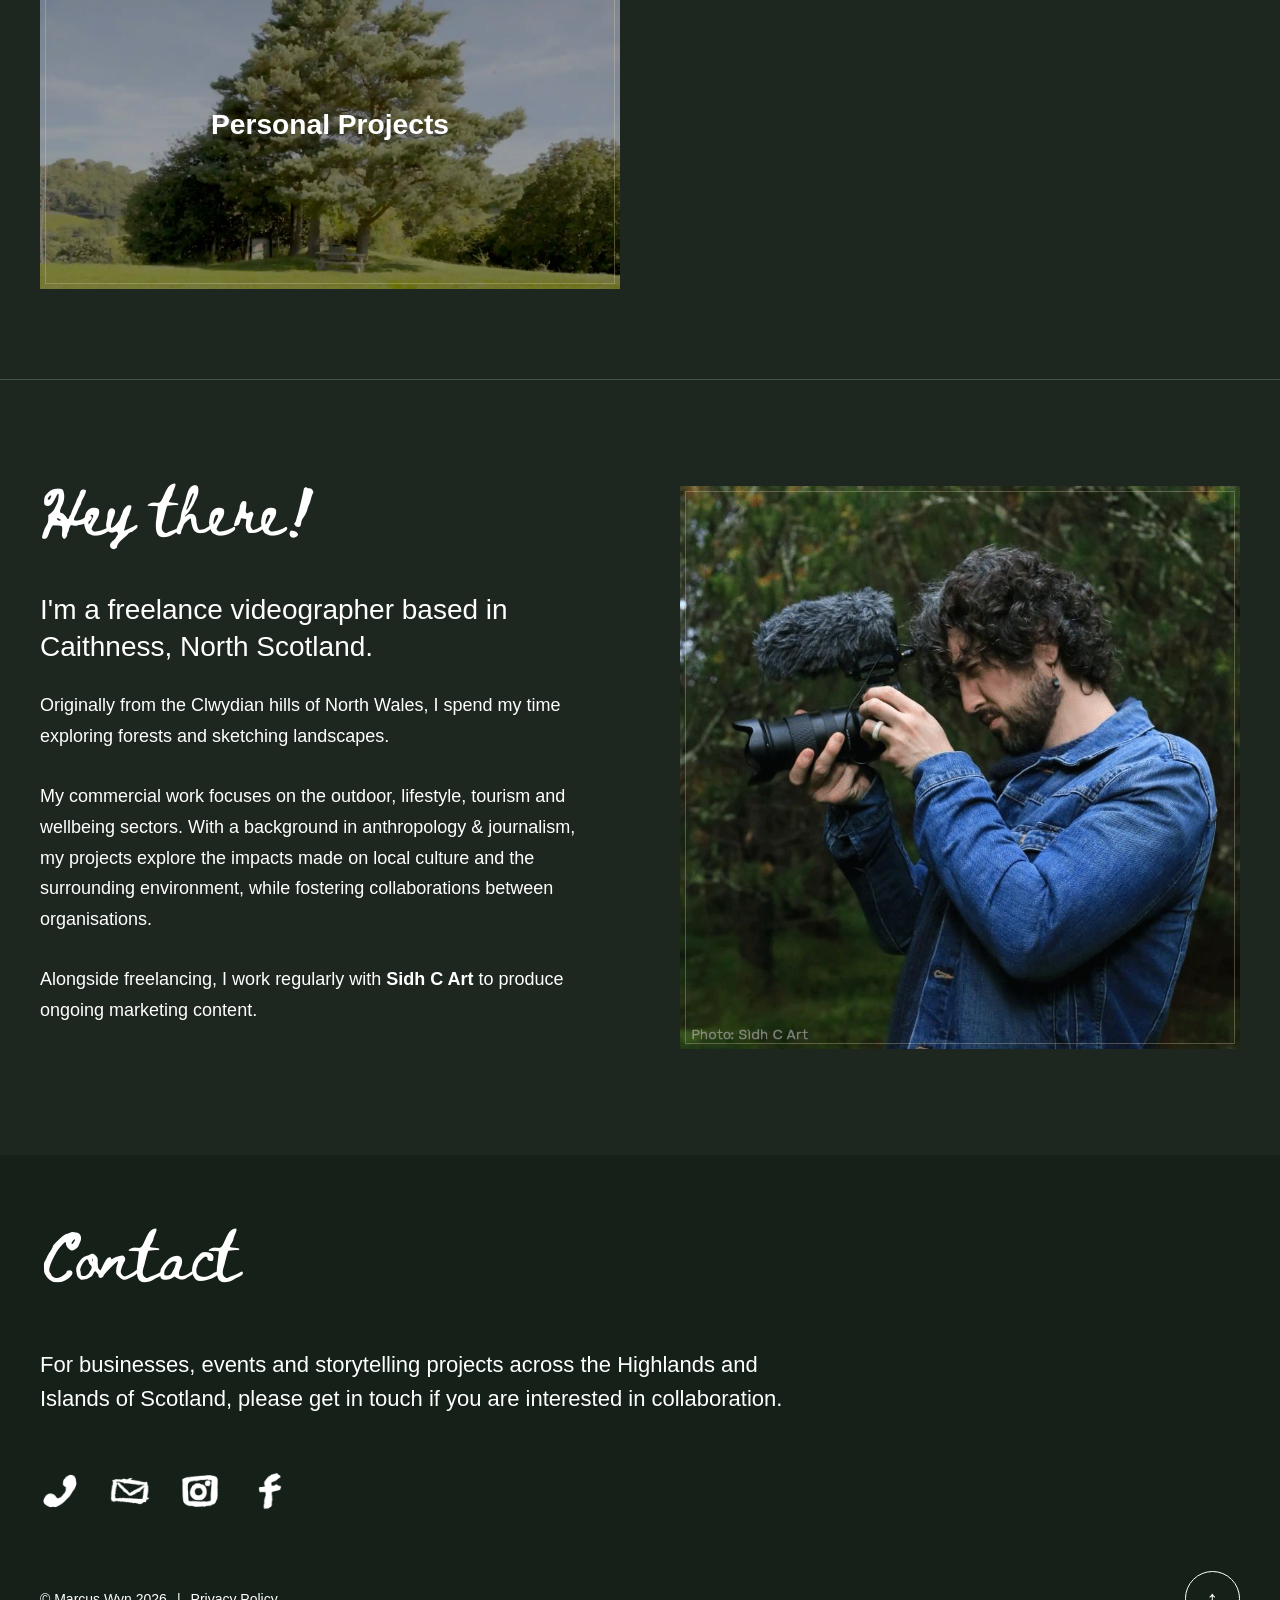
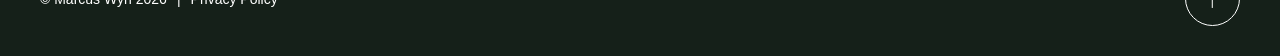
==== commit 2fe585cc: "headshot" ====
--- a/index.html
+++ b/index.html
@@ -252,12 +252,11 @@
 
         <div class="about-image">
 
-            <img src="images/hero-image.jpeg" alt="Marcus Wyn with camera">
+            <img src="images/mw-pfpic.png" alt="Marcus Wyn with camera">
 
             <a href="https://www.sidhchailleannart.com/" target="_blank" rel="noopener">
-                <p><i>Photo: Sìdh C Art</i></p>
-            </a>
-
+               
+            </a>
         </div>
 
     </div>
--- a/styles.css
+++ b/styles.css
@@ -382,6 +382,40 @@
 ================================================== */
 
 
+/* Rustic project frames */
+.work-grid article,
+.about-image {
+    position: relative;
+    isolation: isolate;
+}
+
+
+
+/* Fine inner edge */
+.work-grid article::after,
+.about-image::after {
+    content: "";
+    position: absolute;
+    inset: 5px;
+    z-index: 2;
+    border: 1px solid rgba(225, 213, 177, 0.3);
+    pointer-events: none;
+    transition: border-color 0.3s ease;
+}
+
+/* Subtle hover treatment */
+.work-grid article:hover::before,
+.about-image:hover::before {
+    background: #5C4033;
+}
+
+.work-grid article:hover::after,
+.about-image:hover::after {
+    border-color: rgba(225, 213, 177, 0.65);
+}
+
+
+
 .work-image {
     position: relative;
     width: 100%;
@@ -721,7 +755,7 @@
    TABLET
 ================================================== */
 
-@media (max-width: 900px) {
+@media (max-width : 1247px ){
 
 
     .header-container,
@@ -1086,5 +1120,3 @@
         background: #152019;
     }
 }
-
-
